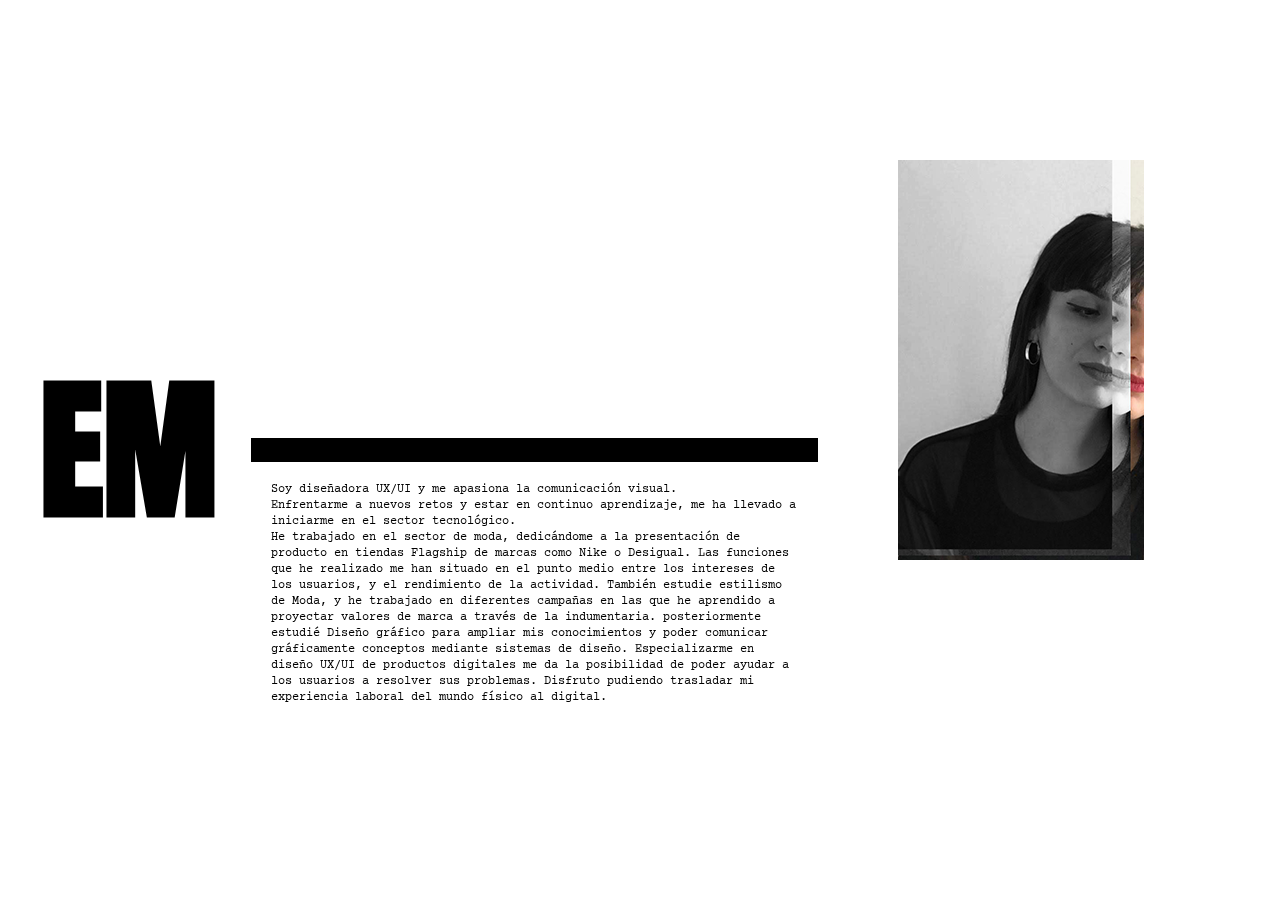
==== about.html @ 3525ecc1 "Portfolio version 1" ====
<!doctype html>
<html>

<head>
    <meta charset="UTF-8">
    <meta name="viewport" content="width=device-width, initial-scale=1.0">
    <link href="about.css" rel="stylesheet" type="text/css">
    <link href="https://fonts.googleapis.com/css?family=Anton|Courier+Prime|Roboto:400,700i|Shadows+Into+Light&display=swap" rel="stylesheet">
    <link href="https://fonts.googleapis.com/css?family=Courier+Prime&display=swap" rel="stylesheet">
    <tittle></tittle>
</head>





<body>

    
    <main class="d-flex">


        <div class="d-flex logo-box">
            <h1>EM</h1>
            <div class="line">
                <span class="bio">
                    Soy diseñadora UX/UI y me apasiona la comunicación visual.<br/>
                    Enfrentarme a nuevos retos y estar en continuo aprendizaje, me ha llevado a iniciarme en el sector tecnológico.<br/>
                    
                    He trabajado en el sector de moda, dedicándome a la presentación de producto en tiendas Flagship de marcas como Nike o Desigual. Las funciones que he realizado me han situado en el punto medio entre los intereses de los usuarios, y el rendimiento de la actividad.
                    También estudie estilismo de Moda, y he trabajado en diferentes campañas en las que he aprendido a proyectar valores de marca  a través de la indumentaria.
                    posteriormente estudié Diseño gráfico para ampliar mis conocimientos y poder comunicar gráficamente conceptos mediante sistemas de diseño. Especializarme en diseño UX/UI de productos digitales me da la posibilidad de poder ayudar a los usuarios a resolver sus problemas.  
                    Disfruto pudiendo trasladar mi experiencia laboral del mundo físico al digital.







                </span>
            </div>
        </div>


        <div>
            <img class="profile-img" src="img/eloisa-portfolio.png" alt="">
        </div>


        </main>
---- about.css ----
*{
    margin: 0;
    padding: 0;
    box-sizing: border-box;
}



.d-flex{
    display: flex;
   
}



main{
    justify-content: flex-end;
}

.logo-box{
    align-items: center;
    height: 100%;
    position: fixed;
    left: 0;
}



h1{
    font-family: 'Anton';
    font-size: 154px;
    padding-left: 40px;
    
}



.line { 
    border-top: 24px solid black;
    width: 600px;
    height: 24px;
    margin-left: 4%;
}


.bio{
    margin: 20px;
    display: block;
    font-family: 'Courier Prime';
    font-size: 12px;
    line-height: 16px;
    

}
   
   
.profile-img{
    margin: 160px 136px 20px 20px;
}
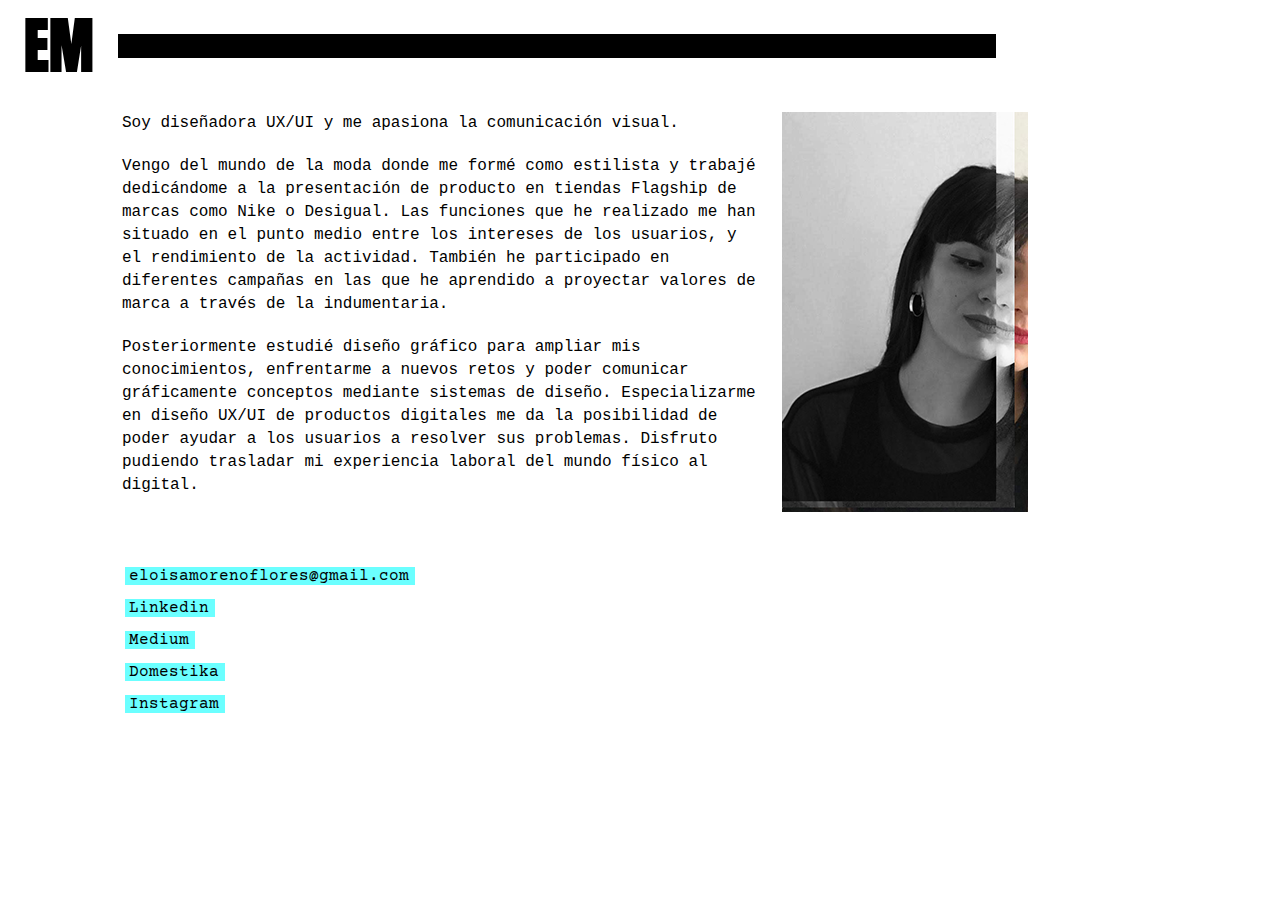
==== commit 640c5989: "changes" ====
--- a/about.html
+++ b/about.html
@@ -4,48 +4,51 @@
 <head>
     <meta charset="UTF-8">
     <meta name="viewport" content="width=device-width, initial-scale=1.0">
-    <link href="about.css" rel="stylesheet" type="text/css">
-    <link href="https://fonts.googleapis.com/css?family=Anton|Courier+Prime|Roboto:400,700i|Shadows+Into+Light&display=swap" rel="stylesheet">
-    <link href="https://fonts.googleapis.com/css?family=Courier+Prime&display=swap" rel="stylesheet">
-    <tittle></tittle>
+    <title>Eloisa Moreno Flores | Portfolio 2020</title>
+    <link rel="icon" href="img/favicon.ico">
+    <link href="style.css" rel="stylesheet" type="text/css">
+    <link href="https://fonts.googleapis.com/css?family=Anton|Courier+Prime|Roboto:400,700i|Shadows+Into+Light&display=swap"
+    rel="stylesheet">
+    <meta property="og:locale" content="es_ES">
+    <meta property="og:type" content="website">
+    <meta property="og:title" content="Eloisa Moreno Flores. Portfolio">
+    <meta property="og:site_name" content="Eloisa Moreno Flores. Portfolio">
+    <meta property="og:image" content="https://eloisamorenoflores.neocities.org/arteymoda.html/img/logo_em.png">
+    <meta property="og:url" content="https://eloisamorenoflores.neocities.org">
+    <meta property="og:description" content="Eloisa Moreno - designer - Portfolio 2020">
 </head>
 
-
-
-
-
-<body>
-
+<body class="about-me">
+    <a id="skip" href="#maincontent">Skip to main content</a>
+    <header>
+        <h1 class="d-flex">
+            <a href="index.html">EM</a>
+            <span class="line"></span>
+        </h1>
+    </header>
     
-    <main class="d-flex">
-
-
-        <div class="d-flex logo-box">
-            <h1>EM</h1>
-            <div class="line">
-                <span class="bio">
-                    Soy diseñadora UX/UI y me apasiona la comunicación visual.<br/>
-                    Enfrentarme a nuevos retos y estar en continuo aprendizaje, me ha llevado a iniciarme en el sector tecnológico.<br/>
-                    
-                    He trabajado en el sector de moda, dedicándome a la presentación de producto en tiendas Flagship de marcas como Nike o Desigual. Las funciones que he realizado me han situado en el punto medio entre los intereses de los usuarios, y el rendimiento de la actividad.
-                    También estudie estilismo de Moda, y he trabajado en diferentes campañas en las que he aprendido a proyectar valores de marca  a través de la indumentaria.
-                    posteriormente estudié Diseño gráfico para ampliar mis conocimientos y poder comunicar gráficamente conceptos mediante sistemas de diseño. Especializarme en diseño UX/UI de productos digitales me da la posibilidad de poder ayudar a los usuarios a resolver sus problemas.  
-                    Disfruto pudiendo trasladar mi experiencia laboral del mundo físico al digital.
-
-
-
-
-
-
-
-                </span>
-            </div>
+    <main id="maincontent" class="d-flex bio">
+        <div>
+            <p>
+                Soy diseñadora UX/UI y me apasiona la comunicación visual.
+            </p>
+            <p>
+                Vengo del mundo de la moda donde me formé como estilista y trabajé dedicándome a la presentación de producto en tiendas Flagship de marcas como Nike o Desigual. Las funciones que he realizado me han situado en el punto medio entre los intereses de los usuarios, y el rendimiento de la actividad. También he participado en diferentes campañas en las que he aprendido a proyectar valores de marca a través de la indumentaria.
+            </p>
+            <p>
+                Posteriormente estudié diseño gráfico para ampliar mis conocimientos, enfrentarme a nuevos retos y poder comunicar gráficamente conceptos mediante sistemas de diseño. Especializarme en diseño UX/UI de productos digitales me da la posibilidad de poder ayudar a los usuarios a resolver sus problemas. Disfruto pudiendo trasladar mi experiencia laboral del mundo físico al digital.
+            </p>
         </div>
-
-
-        <div>
-            <img class="profile-img" src="img/eloisa-portfolio.png" alt="">
-        </div>
-
-
-        </main>+        <img class="profile-img" src="img/eloisa-portfolio.png" alt="">
+    </main>
+    <footer class="d-flex">        
+        <ul>
+            <li><a href="mailto:eloisamorenoflores@gmail.com">eloisamorenoflores@gmail.com</a></li>
+            <li><a target="a-blank" href="https://www.linkedin.com/in/eloisamorenoflores/">Linkedin</a></li>
+            <li><a target="a-blank" href="https://medium.com/@eloisamorenoflores">Medium</a></li>
+            <li><a target="a-blank" href="https://www.domestika.org/es/eloisamoreno/portfolio">Domestika</a></li>
+            <li><a target="a-blank" href="https://www.instagram.com/el0isa/?hl=es">Instagram</a></li>
+        </ul>
+    </footer>
+</body>
+</html>--- a/style.css
+++ b/style.css
@@ -0,0 +1,307 @@
+*{
+    margin: 0;
+    padding: 0;
+    box-sizing: border-box;
+}
+ul{
+    list-style: none;
+}
+.d-flex{
+    display: flex;
+}
+.wrap{
+    flex-wrap: wrap;    
+}
+#skip {
+    display: block;
+    position: absolute;
+    left: -999px;
+    top: -999px;
+}
+header{
+    top:0;
+    position: fixed;
+    width: 100%;
+    align-items: center;
+    padding: 12px 24px 0px 24px;
+    z-index: 1;
+}
+header h1{
+    font-family: 'Anton';
+    font-size: 60px;
+    line-height: 68px;
+    width: 100%;
+    display: flex;
+    align-items: center;
+}
+header h1 a{
+    color: black;
+    height: 100%;
+    text-decoration: none;
+}
+header h3{
+    margin-left: 40px;
+}
+.line{ 
+    background-color: black;
+    width: 100%;
+    height: 24px;
+    margin-left: 24px;
+    margin-right: 47px;
+}
+nav.vertical-menu{
+    position: fixed;
+    top: 100px;
+    width: 100%;
+    z-index: 1;
+    border-top: 1px solid;
+    border-bottom: 1px solid;
+}
+nav.vertical-menu ul{
+    justify-content: space-evenly;
+    width: 100%;
+}
+nav.vertical-menu li a{
+    font-family: anton;
+    font-size: 35px;
+    color: white;
+    padding: 12px;
+    text-decoration: none;
+    -webkit-text-stroke: 1px black;
+    display: block;
+}
+.vertical-menu a.active {
+    color:black;
+}
+.gallery-wrap{
+    width: 100%;
+    display: flex;
+    justify-content: center;
+    padding-top: 165px;
+}
+.gallery{
+    z-index: 1;
+    align-items: center;
+    justify-content: space-between;
+    width: calc(100% - 44px);
+    padding-left: 95px;
+}
+.gallery > div,
+.gallery blockquote{
+    width: 650px;
+    margin: 0 auto;
+}
+
+.gallery a,
+.gallery a img,
+.gallery video{
+    width: 100%;
+}
+.gallery img,
+.gallery video{
+    padding: 40px 10px 40px 10px;
+}
+footer{
+    line-height: 35px;
+    font-family:'Courier Prime';
+    padding: 28px;
+    flex-direction: column;
+}
+footer a {
+    list-style: none;
+    font-size: 16px;
+    color:black;
+    padding: 0 6px 0 4px;
+    text-decoration: none;
+    background-color: #00ffff94;
+}
+footer a:hover{
+    list-style: none;
+    font-size: 16px;
+    color:black;
+    text-decoration: underline;
+}
+footer li{
+    white-space: nowrap;
+    line-height: 32px;
+}
+.home footer blockquote {
+    display: none;
+}
+blockquote{
+    font-family:'Courier Prime';
+    font-size: 20px;
+    padding: 0 10px 20px 10px;
+}
+.home footer p{
+    font-size: 20px;
+}
+.home footer{
+    flex-wrap: wrap;
+}
+.home footer ul{
+    margin: 12px 0 6px 0;
+}
+.home footer li{
+    margin-right: 12px;
+}
+
+/* -------- About ------------- */
+.bio{
+    margin: 112px 27px 0 122px;
+    justify-content: center;
+    font-family:'Courier New', Courier, monospace;
+    font-size: 16px;
+    line-height: 23px;
+    max-width: 941px;
+}
+.bio p{
+    margin-bottom: 20px;
+}
+.profile-img{
+    margin: 0px 26px 20px 20px;
+    height: 282px;
+    transform: scale(.8);
+    transform-origin: top right;
+}
+.about-me header{
+    max-width: 1090px;
+}
+.about-me footer{
+    padding-left: 125px;
+}
+.about-me footer p{
+    max-width: 941px;
+}
+
+
+
+@media (min-width:640px){
+    footer{
+        flex-direction: row;
+    }
+}
+@media (max-width:900px){
+    .gallery blockquote{
+        margin: 50px auto 0;
+    }
+}
+
+@media (min-width:900px){
+    .line{ 
+        margin-right: 70px;
+    }
+        nav.vertical-menu{
+            height: 100%;
+            width: 72px;
+            border-right: 1px solid;
+            border-left: 1px solid;
+            display: flex;
+            justify-content: center;
+            align-items: center;
+            order: 2;
+            flex: none;
+            position: fixed;
+            right: 0px;
+            top: 0;
+        }
+
+        nav.vertical-menu ul{
+            transform: rotate(270deg);
+        }
+        nav.vertical-menu li:nth-child(1){
+            order: 3;
+        }
+        nav.vertical-menu li:nth-child(2){
+            order: 2;
+        }
+        nav.vertical-menu li:nth-child(3){
+            order: 1;
+        }
+    .gallery-wrap,
+    footer{
+        width: calc(100% - 72px);
+    }
+    .profile-img{
+        margin: 0px 35px 20px 20px;
+        transform: scale(1);
+        height: 400px;
+    }
+}
+
+
+@media (min-width:1299px){
+    .home header{
+        top: calc(50% - 34px);
+    }
+    .home header h1{
+        font-size: 140px;
+    }
+    .home .line {
+        margin-right: 396px;
+    }
+    nav.vertical-menu {
+        right: 325px;
+    }
+    .gallery-wrap, footer {
+        width: calc(100% - 398px);
+    }
+    .gallery-wrap {
+        padding-top: 100px;
+    }
+    .gallery {
+        width: 100%;
+        padding-left: 202px;
+    }
+    .gallery blockquote {
+        display: none;
+    }
+    .home footer{
+        position: fixed;
+        top: 0;
+        right: 0;
+        width: 325px;
+        height: 100%;
+        max-height: 492px;
+        overflow-y: auto;
+    }
+    .home footer ul{
+        flex-direction: column;
+        border-top: 2px dashed #444;
+        border-bottom: 2px dashed #444;
+        padding: 6px 0;
+    }
+    .home footer p {
+        font-size: 18px;
+    }
+    .home footer blockquote {
+        display: block;
+    }
+}
+
+
+[data-aos=fade-up] {
+    transform: translate3d(0,100px,0);
+}
+
+[data-aos^=fade][data-aos^=fade] {
+    opacity: 0;
+    transition-property: opacity,transform;
+}
+
+[data-aos][data-aos][data-aos-duration="400"], body[data-aos-duration="400"] [data-aos] {
+    transition-duration: .4s;
+}
+
+[data-aos][data-aos][data-aos-easing=ease], body[data-aos-easing=ease] [data-aos] {
+    transition-timing-function: ease;
+}
+
+[data-aos][data-aos][data-aos-duration="3000"], body[data-aos-duration="3000"] [data-aos] {
+    transition-duration: 3s;
+}
+
+[data-aos^=fade][data-aos^=fade].aos-animate {
+    opacity: 1;
+    transform: translateZ(0);
+}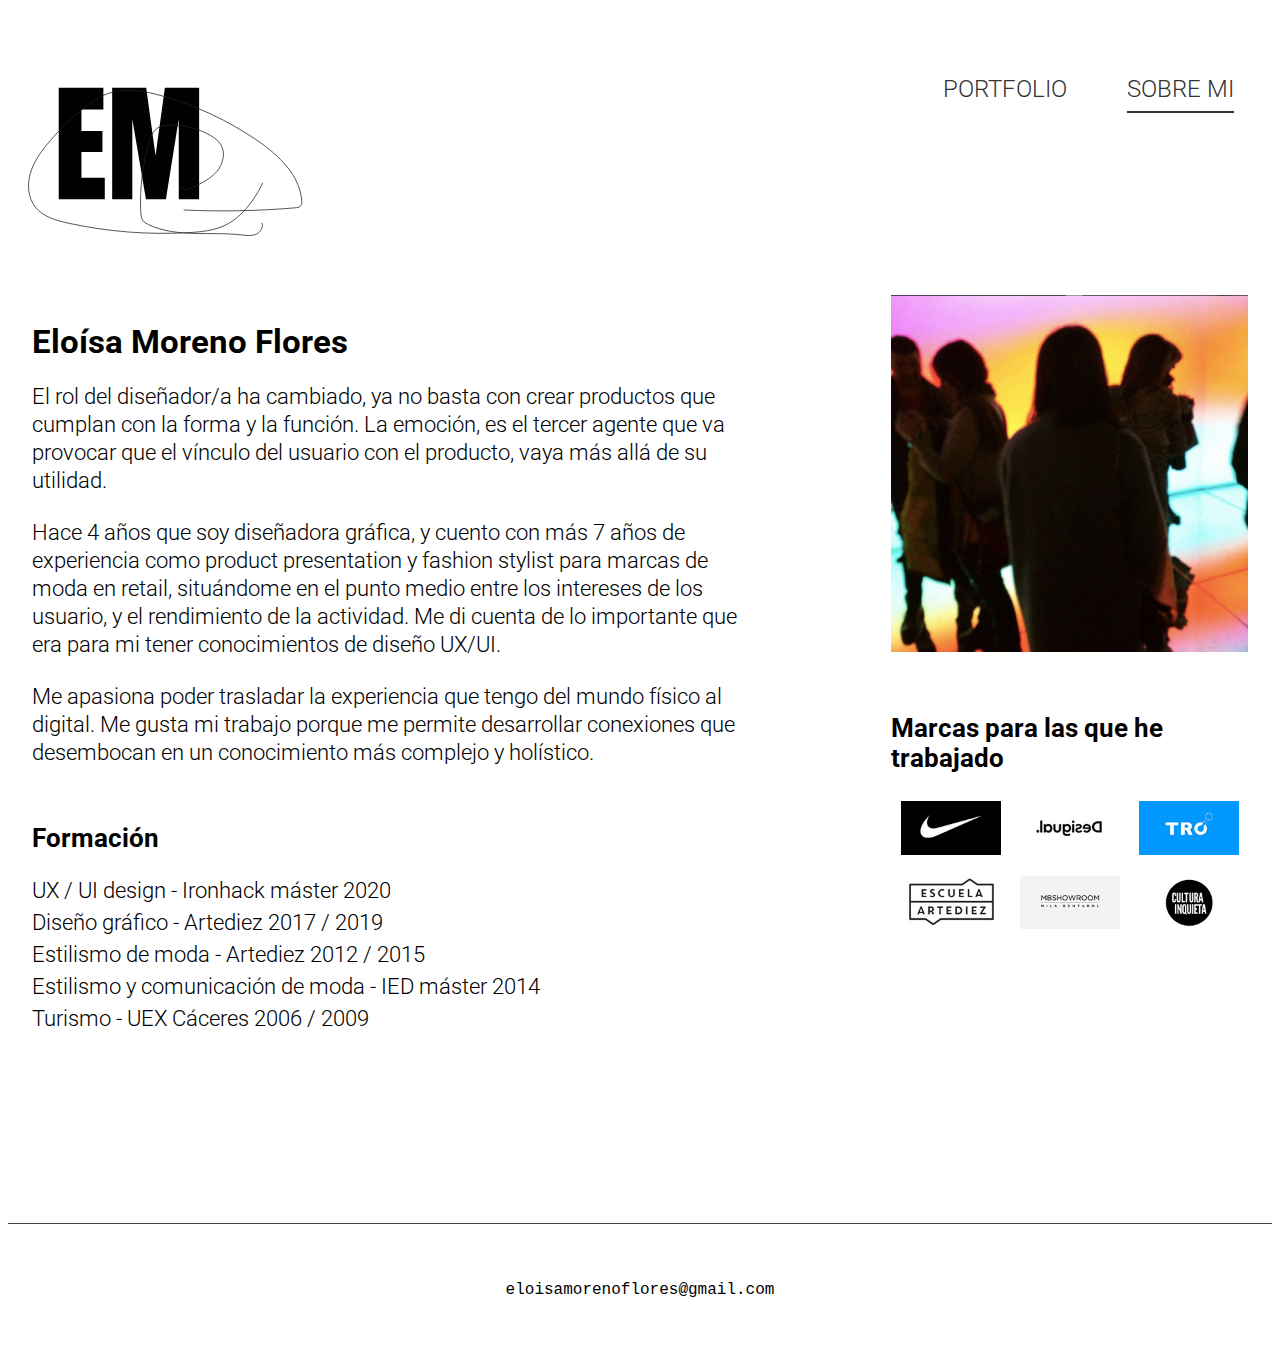
==== commit 409ad31d: "new design" ====
--- a/about.html
+++ b/about.html
@@ -7,8 +7,7 @@
     <title>Eloisa Moreno Flores | Portfolio 2020</title>
     <link rel="icon" href="img/favicon.ico">
     <link href="style.css" rel="stylesheet" type="text/css">
-    <link href="https://fonts.googleapis.com/css?family=Anton|Courier+Prime|Roboto:400,700i|Shadows+Into+Light&display=swap"
-    rel="stylesheet">
+    <link href="https://fonts.googleapis.com/css2?family=Roboto:ital,wght@0,400;0,500;0,700;1,300&display=swap" rel="stylesheet">
     <meta property="og:locale" content="es_ES">
     <meta property="og:type" content="website">
     <meta property="og:title" content="Eloisa Moreno Flores. Portfolio">
@@ -20,35 +19,92 @@
 
 <body class="about-me">
     <a id="skip" href="#maincontent">Skip to main content</a>
-    <header>
-        <h1 class="d-flex">
-            <a href="index.html">EM</a>
-            <span class="line"></span>
-        </h1>
-    </header>
+
+      <header class="header">
+        <a href="index.html" class="logo">        
+            <svg width="393px" height="269px" viewBox="0 0 393 269" version="1.1" xmlns="http://www.w3.org/2000/svg" xmlns:xlink="http://www.w3.org/1999/xlink">
+                <title>Home Copy 3</title>
+                <g id="Home-Copy-3" stroke="none" stroke-width="1" fill="none" fill-rule="evenodd">
+                    <path d="M116.31,203.5 L116.31,175.11 L85.71,175.11 L85.71,141.62 L113.25,141.62 L113.25,114.08 L85.71,114.08 L85.71,85.69 L114.44,85.69 L114.44,57.47 L55.96,57.47 L55.96,203.5 L116.31,203.5 Z M152.35,203.5 L152.35,98.27 L170.2,203.5 L196.38,203.5 L213.21,98.27 L213.21,203.5 L239.9,203.5 L239.9,57.47 L195.02,57.47 L182.78,146.55 L170.54,57.47 L126,57.47 L126,203.5 L152.35,203.5 Z" id="EM" fill="#010101" fill-rule="nonzero"></path>
+                    <g id="Group" class="garabato" transform="translate(16.000000, 12.000000)" stroke="#212121">
+                        <path d="M319.521459,70.5716738 C252.027039,68.9304721 184.224893,67.904721 117.038197,75.3927039 C83.5987124,79.0854077 49.2360515,85.4450644 21.6433476,104.626609 C11.0781116,112.114592 0.820600858,123.705579 3.38497854,136.424893 C5.94935622,149.554506 20.5150215,156.324464 33.2343348,160.427468 C71.0845494,172.633906 110.781116,180.327039 150.477682,178.480687 C190.174249,176.634335 230.075966,164.838197 261.874249,140.938197 C270.387983,134.578541 278.799142,126.167382 279.312017,115.602146 C280.030043,101.036481 265.669528,90.3686695 252.027039,85.3424893 C200.944635,66.6738197 137.655794,92.4201717 114.371245,141.553648 C106.165236,158.786266 104.216309,182.583691 119.602575,193.866953 C126.680258,198.995708 135.706867,200.124034 144.425751,201.04721 C212.740773,208.022318 281.77382,208.432618 350.293991,202.585837 C352.448069,202.380687 354.704721,202.175536 356.243348,200.739485 C358.5,198.790558 358.602575,195.508155 358.29485,192.533476 C355.422747,159.504292 328.342918,133.96309 301.05794,115.08927 C262.387124,88.4197425 219.203004,68.2124464 173.967382,55.5957082 C152.221459,49.5437768 128.834335,45.2356223 107.396137,52.0055794 C94.5742489,56.0060086 83.2909871,63.6991416 72.8283262,72.0077253 C55.2879828,85.8553648 39.2862661,101.651931 25.1309013,118.987124 C15.4888412,130.783262 6.56480687,143.60515 2.56437768,158.273391 C-1.53862661,172.941631 -0.102575107,189.866524 9.43690987,201.765236 C19.4892704,214.381974 36.2090129,219.203004 51.9030043,222.587983 C104.318884,234.076395 158.375966,238.281974 212.022747,234.999571 C227.306438,234.076395 242.795279,232.435193 256.642918,226.075536 C273.054936,218.587554 285.979399,204.945064 296.03176,189.866524 C315.213305,161.042918 324.75279,126.064807 322.906438,91.4969957 C322.393562,82.3678112 321.060086,73.0334764 316.546781,65.1351931 C310.90515,55.3905579 301.160515,49.0309013 291.41588,43.3892704 C249.052361,19.4892704 201.354936,4.82103004 152.734335,1.02575107 C136.322318,-0.205150215 119.0897,-0.102575107 104.729185,7.79570815 C85.8553648,18.155794 76.1107296,39.6965665 71.5974249,60.7244635 C65.032618,91.7021459 68.3150215,126.475107 88.1120172,151.195708 C102.472532,169.043777 123.91073,179.814163 145.246352,188.225322 C186.994421,204.739914 231.409442,214.587124 276.234764,217.254077 C289.877253,218.074678 305.776395,217.356652 314.187554,206.483691 C318.393133,201.04721 319.93176,194.072103 320.854936,187.302146 C322.906438,173.249356 323.214163,158.991416 321.880687,144.938627 C320.854936,133.655365 318.598283,122.269528 312.956652,112.422318 C307.315021,102.575107 297.672961,94.5742489 286.3897,93.1381974 C274.696137,91.5995708 263.3103,97.1386266 253.46309,103.600858 C232.127468,117.551073 214.074249,136.630043 201.149785,158.683691 C197.764807,164.427897 195.200429,172.941631 200.534335,177.044635 C204.739914,180.224464 210.791845,178.070386 215.5103,175.813734 C226.998712,170.377253 238.79485,164.735622 247.000858,155.093562 C255.206867,145.451502 259.002146,130.783262 252.437339,120.012876 C249.257511,114.67897 244.02618,110.986266 238.692275,107.806438 C222.075107,98.1643777 202.688412,93.4459227 183.609442,94.4716738 C178.890987,94.676824 174.069957,95.3948498 169.966953,97.7540773 C163.196996,101.857082 160.222318,110.06309 157.965665,117.653648 C149.657082,146.887554 146.066953,177.352361 147.400429,207.714592 C147.605579,211.920172 148.01588,216.433476 150.580258,219.71588 C152.426609,221.972532 155.093562,223.408584 157.65794,224.639485 C194.790129,242.077253 238.281974,233.460944 279.004292,238.076824 C285.363948,238.79485 292.03133,239.820601 298.083262,237.461373 C304.032618,235.102146 308.751073,228.024464 305.981545,222.280258" id="Path"></path>
+                    </g>
+                </g>
+            </svg>
+        </a>
+        <input class="menu-btn" type="checkbox" id="menu-btn" />
+        <label class="menu-icon" for="menu-btn"><span class="navicon"></span></label>
+        <ul class="menu">
+            <li><a href="portfolio.html">Portfolio</a></li>
+            <li><a class="active" href="about.html">Sobre mi</a></li>
+        </ul>
+      </header>
     
     <main id="maincontent" class="d-flex bio">
         <div>
-            <p>
-                Soy diseñadora UX/UI y me apasiona la comunicación visual.
-            </p>
-            <p>
-                Vengo del mundo de la moda donde me formé como estilista y trabajé dedicándome a la presentación de producto en tiendas Flagship de marcas como Nike o Desigual. Las funciones que he realizado me han situado en el punto medio entre los intereses de los usuarios, y el rendimiento de la actividad. También he participado en diferentes campañas en las que he aprendido a proyectar valores de marca a través de la indumentaria.
-            </p>
-            <p>
-                Posteriormente estudié diseño gráfico para ampliar mis conocimientos, enfrentarme a nuevos retos y poder comunicar gráficamente conceptos mediante sistemas de diseño. Especializarme en diseño UX/UI de productos digitales me da la posibilidad de poder ayudar a los usuarios a resolver sus problemas. Disfruto pudiendo trasladar mi experiencia laboral del mundo físico al digital.
-            </p>
+            <section>
+                <h2>
+                    Eloísa Moreno Flores
+                </h2>
+                <p>
+                    El rol del diseñador/a ha cambiado, ya no basta con crear productos que cumplan con la forma y la función. La emoción, es el tercer agente que va provocar que el vínculo del usuario con el producto, vaya más allá de su utilidad. 
+                </p>
+                <p>
+                    Hace 4 años que soy diseñadora gráfica, y cuento con más 7 años de experiencia como product presentation y fashion stylist  para marcas de moda en retail, situándome en el punto medio entre los intereses de los usuario, y el rendimiento de la actividad. Me di cuenta de lo importante que era para mi tener conocimientos de diseño UX/UI.
+                </p>
+                <p>
+                    Me apasiona poder trasladar la experiencia que tengo del mundo físico al digital. Me gusta mi trabajo porque me permite desarrollar conexiones que desembocan en un conocimiento más complejo y holístico.
+                </p>
+            </section>
+            <section>
+                <h3>
+                    Formación
+                </h3>
+                <ul>
+                    <li>UX / UI design - Ironhack máster 2020</li>
+                    <li>Diseño gráfico - Artediez 2017 / 2019</li>
+                    <li>Estilismo de moda - Artediez 2012 / 2015</li>
+                    <li>Estilismo y comunicación de moda - IED máster 2014</li>
+                    <li>Turismo - UEX Cáceres 2006 / 2009</li>
+                </ul>
+            </section>
         </div>
-        <img class="profile-img" src="img/eloisa-portfolio.png" alt="">
+        <div>
+            <section>
+                <img class="profile-img" src="img/about.png" alt="">
+            </section>
+            <section>
+                <h3>
+                    Marcas para las que he trabajado
+                </h3>
+                <ul class="d-flex">
+                    <li>
+                        <img class="profile-brands" src="img/marcas/01-nike.jpg" alt="Nike logo">
+                    </li>
+                    <li>
+                        <img class="profile-brands" src="img/marcas/02-desigual2.jpg" alt="Desigual logo">
+                    </li>
+                    <li>
+                        <img class="profile-brands" src="img/marcas/03-trop.jpg" alt="Trop logo">
+                    </li>
+                    <li>
+                        <img class="profile-brands" src="img/marcas/04-escuela.jpg" alt="arte diez logo">
+                    </li>
+                    <li>
+                        <img class="profile-brands" src="img/marcas/05-milab.jpg" alt="milab logo">
+                    </li>
+                    <li>
+                        <img class="profile-brands" src="img/marcas/06-cultura.jpg" alt="cultura inquieta logo">
+                    </li>
+                </ul>
+            </section>
+        </div>
+        
     </main>
-    <footer class="d-flex">        
-        <ul>
-            <li><a href="mailto:eloisamorenoflores@gmail.com">eloisamorenoflores@gmail.com</a></li>
-            <li><a target="a-blank" href="https://www.linkedin.com/in/eloisamorenoflores/">Linkedin</a></li>
-            <li><a target="a-blank" href="https://medium.com/@eloisamorenoflores">Medium</a></li>
-            <li><a target="a-blank" href="https://www.domestika.org/es/eloisamoreno/portfolio">Domestika</a></li>
-            <li><a target="a-blank" href="https://www.instagram.com/el0isa/?hl=es">Instagram</a></li>
-        </ul>
+    <div class="push"></div>  
+    <footer class="d-flex">
+        <a target="a-blank" href="mailto:eloisamorenoflores@gmail.com">eloisamorenoflores@gmail.com</a>
     </footer>
+
 </body>
 </html>--- a/style.css
+++ b/style.css
@@ -1,10 +1,23 @@
 *{
-    margin: 0;
-    padding: 0;
     box-sizing: border-box;
+
+}
+html{
+    font-family: 'Roboto', sans-serif;
+    position: relative;
+    min-width: 383px;
+    font-weight: 300;
+}
+a{
+    text-decoration: none;
+    color: #14ab14;
+}
+p{
+    line-height: 28px;
 }
 ul{
     list-style: none;
+    padding: 0;
 }
 .d-flex{
     display: flex;
@@ -18,290 +31,700 @@
     left: -999px;
     top: -999px;
 }
-header{
-    top:0;
+
+.logo{
+    position: absolute;
+    top: 12px;
+    left: -10px;
+}
+
+
+main{
+    padding: 156px 16px 132px;
+    font-size: 17px;
+    max-width: 1248px;
+    margin: 0 auto;
+    position: relative;
+}
+
+
+.tinder iframe{    
+    margin: 0 auto;
+}
+
+
+.resume-proyect li {
+    margin: 16px 0;
+}
+
+
+
+
+.home main{
+    justify-content: flex-end;
+}
+
+.home main .content{
+    flex-direction: column;
+    justify-content: space-between;
+    height: 540px;
+    position: absolute;
+    max-width: 407px;
+    padding: 0 115px 132px 16px;
+    margin-right: 6px;
+    left: 0;
+}
+
+.home main img{
+    width: 244px;
+    height: 100%;
+}
+
+.garabato{
+    opacity: 0;
+}
+
+quote{
+    font-size: 27px;
+    margin-top: 47px;
+}
+
+
+
+
+
+
+
+
+
+
+
+
+
+
+
+
+
+
+
+
+
+
+
+
+
+
+
+
+
+
+
+
+
+
+
+
+
+
+
+
+
+
+
+
+/* -------- About ------------- */
+
+
+
+
+.bio{
+    flex-direction: column;
+}
+.bio h2{
+    margin-bottom: 16px;
+}
+.bio h3{
+    margin-bottom: 16px;
+}
+
+.bio img{
+    width: 100%;
+}
+
+
+.bio section{
+    margin-bottom: 56px;
+}
+.bio section:nth-child(1) p{
+    margin-bottom: 24px;
+}
+.bio section:nth-child(4) ul{
+    justify-content: space-between;
+}
+.bio section:nth-child(4) img{
+    max-width: 100px;
+}
+.bio > div:nth-child(2) ul {
+    justify-content: space-around;
+}
+.bio section:nth-child(2) ul li{
+    line-height: 32px;
+}
+.bio > div:nth-child(2) ul li{
+    padding: 6px;
+}
+
+
+
+
+
+
+
+
+.profile-brands{
+    max-width: 100px;
+}
+
+
+
+
+
+
+
+
+
+
+
+
+
+
+
+
+
+
+
+
+
+
+
+
+
+
+
+
+
+
+
+
+.portfolio p {
+    font-size: 17px;
+    margin: 0 0 50px;
+}
+
+.portfolio-list{
+    flex-wrap: wrap;
+}
+
+.portfolio-list li{
+    flex: 100%;
+    margin-bottom: 64px;
+}
+.portfolio-list li a {
+    color: #333333;
+}
+.portfolio-list li a {
+    color: #333333;
+}
+.portfolio-list li h2 {
+    font-size: 24px;
+    margin: 20px 0 4px;
+}
+.portfolio-list li span {
+    font-weight: 300;
+}
+
+.portfolio-list li img{
+    width: 100%;
+}
+
+
+
+
+.proyect h1{
+    margin-bottom: 36px;
+}
+.proyect h2{
+    font-size: 24px;
+}
+.proyect h3{
+    font-weight: 500;
+    font-size: 24px;
+}
+.proyect h3 small{
+    font-weight: 300;
+    display: block;
+    font-size: 22px;
+}
+
+
+.proyect .detail{
+    padding: 0 0 40px;
+}
+
+.proyect .detail b{
+    display: block;
+}
+
+.proyect img {
+    width: 100%;
+    margin: 32px 0 56px;
+}
+
+
+.proyect section{
+    margin-bottom: 56px;
+    display: flex;
+    flex-wrap: wrap;
+}
+
+.proyect #maincontent {
+    flex-direction: column;
+}
+.proyect-content {
+    padding-top: 46px;
+}
+.luna section:nth-child(3){
+    display: flex;
+    flex-wrap: wrap;
+    justify-content: space-around;
+    align-items: flex-end;
+}
+
+.luna section:nth-child(3) img:nth-child(5),
+.luna section:nth-child(3) img:nth-child(6),
+.luna section:nth-child(3) img:nth-child(7),
+.luna section:nth-child(3) img:nth-child(8),
+.luna section:nth-child(3) img:nth-child(8){
+    width: 50%;
+}
+
+.luna section:nth-child(3) img:nth-child(5),
+.luna section:nth-child(3) img:nth-child(6){
+    padding-right: 6%;
+}
+.luna section:nth-child(3) img:nth-child(7),
+.luna section:nth-child(3) img:nth-child(8){
+    padding-left: 6%;
+}
+
+
+
+
+
+
+
+
+
+
+
+
+
+
+
+
+
+header {
+    background-color: #fff;
     position: fixed;
+    height: 105px;
     width: 100%;
+    max-width: 1248px;
+    margin: 0 auto;
+    left: 0;
+    right: 0;
+    padding: 0px 16px;
+    z-index: 3;
+    display: flex;
+    justify-content: flex-end;
     align-items: center;
-    padding: 12px 24px 0px 24px;
-    z-index: 1;
-}
-header h1{
-    font-family: 'Anton';
-    font-size: 60px;
-    line-height: 68px;
+    flex-wrap: wrap;
+  }
+  
+  .header ul {
+    margin: 0;
+    padding: 0;
     width: 100%;
+    list-style: none;
+    overflow: hidden;
+    background-color: #fff;
+  }
+  
+  .header li a {
+    display: block;
+    padding: 20px 20px;
+    color: #333;
+    text-decoration: none;
+  }
+  
+  .header li a:hover,
+  .header .menu-btn:hover {
+    background-color: #f4f4f4;
+  }
+  
+  
+  header svg{
+    width: 176px;
+    height: auto;
+  }
+  
+  /* menu */
+  
+  .header .menu {
+    max-height: 0;
+    transition: max-height .2s ease-out;
+  }
+  
+  /* menu icon */
+  
+  .header .menu-icon {
+    cursor: pointer;
+    padding: 28px 20px;
+    position: relative;
+    user-select: none;
+    z-index: 5;
+  }
+  
+  .header .menu-icon .navicon {
+    background: #333;
+    display: block;
+    height: 2px;
+    position: relative;
+    transition: background .2s ease-out;
+    width: 18px;
+  }
+  
+  .header .menu-icon .navicon:before,
+  .header .menu-icon .navicon:after {
+    background: #333;
+    content: '';
+    display: block;
+    height: 100%;
+    position: absolute;
+    transition: all .2s ease-out;
+    width: 100%;
+  }
+  
+  .header .menu-icon .navicon:before {
+    top: 5px;
+  }
+  
+  .header .menu-icon .navicon:after {
+    top: -5px;
+  }
+  
+  /* menu btn */
+  
+  .header .menu-btn {
+    display: none;
+  }
+  
+  .header .menu-btn:checked ~ .menu {
+    max-height: 100%;
+    background: #0c0c0c;
     display: flex;
+    flex-direction: column;
+    justify-content: center;
     align-items: center;
-}
-header h1 a{
-    color: black;
+    margin-top: -48px;
+    position: fixed;
     height: 100%;
-    text-decoration: none;
-}
-header h3{
-    margin-left: 40px;
-}
-.line{ 
-    background-color: black;
-    width: 100%;
-    height: 24px;
-    margin-left: 24px;
-    margin-right: 47px;
-}
-nav.vertical-menu{
-    position: fixed;
-    top: 100px;
-    width: 100%;
-    z-index: 1;
-    border-top: 1px solid;
-    border-bottom: 1px solid;
-}
-nav.vertical-menu ul{
-    justify-content: space-evenly;
-    width: 100%;
-}
-nav.vertical-menu li a{
-    font-family: anton;
-    font-size: 35px;
-    color: white;
-    padding: 12px;
-    text-decoration: none;
-    -webkit-text-stroke: 1px black;
-    display: block;
-}
-.vertical-menu a.active {
-    color:black;
-}
-.gallery-wrap{
-    width: 100%;
-    display: flex;
-    justify-content: center;
-    padding-top: 165px;
-}
-.gallery{
-    z-index: 1;
-    align-items: center;
-    justify-content: space-between;
-    width: calc(100% - 44px);
-    padding-left: 95px;
-}
-.gallery > div,
-.gallery blockquote{
-    width: 650px;
-    margin: 0 auto;
-}
-
-.gallery a,
-.gallery a img,
-.gallery video{
-    width: 100%;
-}
-.gallery img,
-.gallery video{
-    padding: 40px 10px 40px 10px;
-}
-footer{
+    left: 0;
+    bottom: 0;
+  }
+  .header .menu-btn:checked ~ .menu li{
+      width: 100%;
+      text-align: center;
+  }
+  .header .menu-btn:checked ~ .menu li a{
+      font-size: 40px;
+      background: transparent;
+      color: white;
+      border: none;
+  }
+  
+  .header .menu-btn:checked ~ .menu-icon .navicon {
+    background: transparent;
+    width: 45px;
+  }
+  
+  .header .menu-btn:checked ~ .menu-icon .navicon:before {
+    transform: rotate(-45deg);
+  }
+  
+  .header .menu-btn:checked ~ .menu-icon .navicon:after {
+    transform: rotate(45deg);
+  }
+  
+  .header .menu-btn:checked ~ .menu-icon:not(.steps) .navicon:before,
+  .header .menu-btn:checked ~ .menu-icon:not(.steps) .navicon:after {
+    top: 0;
+    background: #fff;
+  }
+
+
+
+  
+
+
+  main{
+    min-height: 100%;
+    /* Equal to height of footer */
+    /* But also accounting for potential margin-bottom of last child */
+    margin-bottom: -132px;
+}
+
+
+
+
+
+  .social{
     line-height: 35px;
-    font-family:'Courier Prime';
-    padding: 28px;
-    flex-direction: column;
-}
-footer a {
+    font-family: monospace;
+}
+.social a {
     list-style: none;
-    font-size: 16px;
+    font-size: 18px;
+    line-height: 40px;
     color:black;
     padding: 0 6px 0 4px;
     text-decoration: none;
     background-color: #00ffff94;
 }
-footer a:hover{
+.social a:hover{
     list-style: none;
     font-size: 16px;
     color:black;
     text-decoration: underline;
 }
-footer li{
+.social li{
     white-space: nowrap;
     line-height: 32px;
 }
-.home footer blockquote {
-    display: none;
-}
-blockquote{
-    font-family:'Courier Prime';
-    font-size: 20px;
-    padding: 0 10px 20px 10px;
-}
-.home footer p{
-    font-size: 20px;
-}
-.home footer{
-    flex-wrap: wrap;
-}
-.home footer ul{
-    margin: 12px 0 6px 0;
-}
-.home footer li{
-    margin-right: 12px;
-}
-
-/* -------- About ------------- */
-.bio{
-    margin: 112px 27px 0 122px;
+
+
+
+
+
+
+footer,
+.push {
+  height: 132px;
+}
+
+footer{
+    font-family:monospace;
+    background: #fff;
+    border-top: 1px solid #444;
+    align-items: center;
     justify-content: center;
-    font-family:'Courier New', Courier, monospace;
+    position: relative;
+    z-index: 1;
+}
+footer a {
     font-size: 16px;
-    line-height: 23px;
-    max-width: 941px;
-}
-.bio p{
-    margin-bottom: 20px;
-}
-.profile-img{
-    margin: 0px 26px 20px 20px;
-    height: 282px;
-    transform: scale(.8);
-    transform-origin: top right;
-}
-.about-me header{
-    max-width: 1090px;
-}
-.about-me footer{
-    padding-left: 125px;
-}
-.about-me footer p{
-    max-width: 941px;
-}
-
-
-
-@media (min-width:640px){
-    footer{
+    color:black;
+    text-decoration: none;
+}
+footer a:hover{
+    color:black;
+    text-decoration: underline;
+}
+  
+  
+
+
+  @media (min-width: 536px) {
+
+    header svg {
+        width: 191px;
+    }
+    .header li {
+        padding: 0 30px;
+      }
+    .header li a {
+        padding: 0 0 8px;
+        border-right: none;
+        font-size: 24px;
+        text-transform: uppercase;
+      }
+      .header li a.active {
+          border-bottom: 2px solid #333;
+      }
+      .header .menu {
+        max-height: none;
+        width: auto;
+        display: flex;
+        position: absolute;
+        right: 0;
+      }
+      .header .menu-icon {
+        display: none;
+      }
+      main{
+        padding: 196px 16px 0;
+        
+    }
+    .home main .content{
+        max-width: 959px;
+        padding: 0 169px 132px 9%;
+        height: 718px;
+        
+    }
+    .home main img{
+        width: 350px;
+
+    }
+
+    .social a {
+        font-size: 22px;
+        line-height: 44px;
+    }
+    
+    quote{
+        font-size: 35px;
+        margin-top: 80px;
+        display: block;
+    }
+    .cartel section img {
+        width: 50%;
+    }
+    .cartel section img:nth-child(even) {
+        padding-left: 16px;
+    }
+    .cartel section img:nth-child(odd) {
+        padding-right: 16px;
+    }
+    
+
+
+}
+.garabato path{
+    stroke-dasharray: 1000;
+    stroke-dashoffset: 1000;
+    animation: dash 5s linear forwards;
+  }
+  
+  @keyframes dash {
+    to {
+      stroke-dashoffset: 0;
+    }
+  }
+@media (min-width: 768px) {
+    header{
+        align-items: flex-end;
+      }
+    header svg {
+        width: 300px;
+    }
+    .logo {
+        top: 36px;
+        left: 0px;
+    }
+    .garabato{
+        opacity: 1;
+    }
+    main{
+        padding: 287px 16px 132px;
+        font-size: 22px;
+    }
+    .home main .content{
+        padding: 0 22% 132px 23%;
+    }
+    .portfolio > p {
+        font-size: 22px;
+    }
+    .portfolio-list li{
+        flex: 50%;
+    }
+    .portfolio-list li:nth-child(odd){
+        padding-right: 6%;
+    }
+    
+    .portfolio-list li:nth-child(even){
+        padding-left: 6%;
+    }
+    .proyect #maincontent {
         flex-direction: row;
     }
-}
-@media (max-width:900px){
-    .gallery blockquote{
-        margin: 50px auto 0;
-    }
-}
-
-@media (min-width:900px){
-    .line{ 
-        margin-right: 70px;
-    }
-        nav.vertical-menu{
-            height: 100%;
-            width: 72px;
-            border-right: 1px solid;
-            border-left: 1px solid;
-            display: flex;
-            justify-content: center;
-            align-items: center;
-            order: 2;
-            flex: none;
-            position: fixed;
-            right: 0px;
-            top: 0;
-        }
-
-        nav.vertical-menu ul{
-            transform: rotate(270deg);
-        }
-        nav.vertical-menu li:nth-child(1){
-            order: 3;
-        }
-        nav.vertical-menu li:nth-child(2){
-            order: 2;
-        }
-        nav.vertical-menu li:nth-child(3){
-            order: 1;
-        }
-    .gallery-wrap,
-    footer{
-        width: calc(100% - 72px);
-    }
-    .profile-img{
-        margin: 0px 35px 20px 20px;
-        transform: scale(1);
-        height: 400px;
-    }
-}
-
-
-@media (min-width:1299px){
-    .home header{
-        top: calc(50% - 34px);
-    }
-    .home header h1{
-        font-size: 140px;
-    }
-    .home .line {
-        margin-right: 396px;
-    }
-    nav.vertical-menu {
-        right: 325px;
-    }
-    .gallery-wrap, footer {
-        width: calc(100% - 398px);
-    }
-    .gallery-wrap {
-        padding-top: 100px;
-    }
-    .gallery {
-        width: 100%;
-        padding-left: 202px;
-    }
-    .gallery blockquote {
-        display: none;
-    }
-    .home footer{
-        position: fixed;
-        top: 0;
-        right: 0;
-        width: 325px;
-        height: 100%;
-        max-height: 492px;
-        overflow-y: auto;
-    }
-    .home footer ul{
-        flex-direction: column;
-        border-top: 2px dashed #444;
-        border-bottom: 2px dashed #444;
-        padding: 6px 0;
-    }
-    .home footer p {
-        font-size: 18px;
-    }
-    .home footer blockquote {
-        display: block;
-    }
-}
-
-
-[data-aos=fade-up] {
-    transform: translate3d(0,100px,0);
-}
-
-[data-aos^=fade][data-aos^=fade] {
-    opacity: 0;
-    transition-property: opacity,transform;
-}
-
-[data-aos][data-aos][data-aos-duration="400"], body[data-aos-duration="400"] [data-aos] {
-    transition-duration: .4s;
-}
-
-[data-aos][data-aos][data-aos-easing=ease], body[data-aos-easing=ease] [data-aos] {
-    transition-timing-function: ease;
-}
-
-[data-aos][data-aos][data-aos-duration="3000"], body[data-aos-duration="3000"] [data-aos] {
-    transition-duration: 3s;
-}
-
-[data-aos^=fade][data-aos^=fade].aos-animate {
-    opacity: 1;
-    transform: translateZ(0);
+    .proyect-content {
+        padding-top: 114px;
+    }
+    .proyect .detail {
+        padding: 0 0 40px 27px;
+        width: 255px;
+        flex: none;
+    }
+    .bio{
+        flex-direction: row;
+    }
+    .bio > div:nth-child(1){
+        flex: 2;
+    }
+    .bio > div:nth-child(2){
+        flex: 1;
+        padding-left: 12%;
+    }
+    .bio > div:nth-child(2) ul {
+        flex-wrap: wrap;
+    }
+    quote{
+        font-size: 40px;
+    }
+}
+
+@media (min-width: 912px) {
+
+  
+    .home main .content{
+       
+        max-width: 100%;
+        padding: 0 28.3% 132px 22%;
+        height: 818px;
+        
+    }
+    .home main img{
+        margin-right: calc(50% - 419px);
+        width: 408px;
+
+    }
+    
+    quote{
+        font-size: 46px;
+    }
+}
+
+
+@media (min-width: 963px) {
+  
+    .home main .content{
+       
+        padding: 0 35% 132px 22%;
+        
+    }
+}
+
+@media (min-width: 1248px) {
+    .portfolio > p {
+        font-size: 22px;
+    }
+    .portfolio-list li{
+        flex: 50%;
+    }
+    .portfolio-list li:nth-child(odd){
+        padding-right: 60px;
+    }
+    
+    .portfolio-list li:nth-child(even){
+        padding-left: 60px;
+    }
 }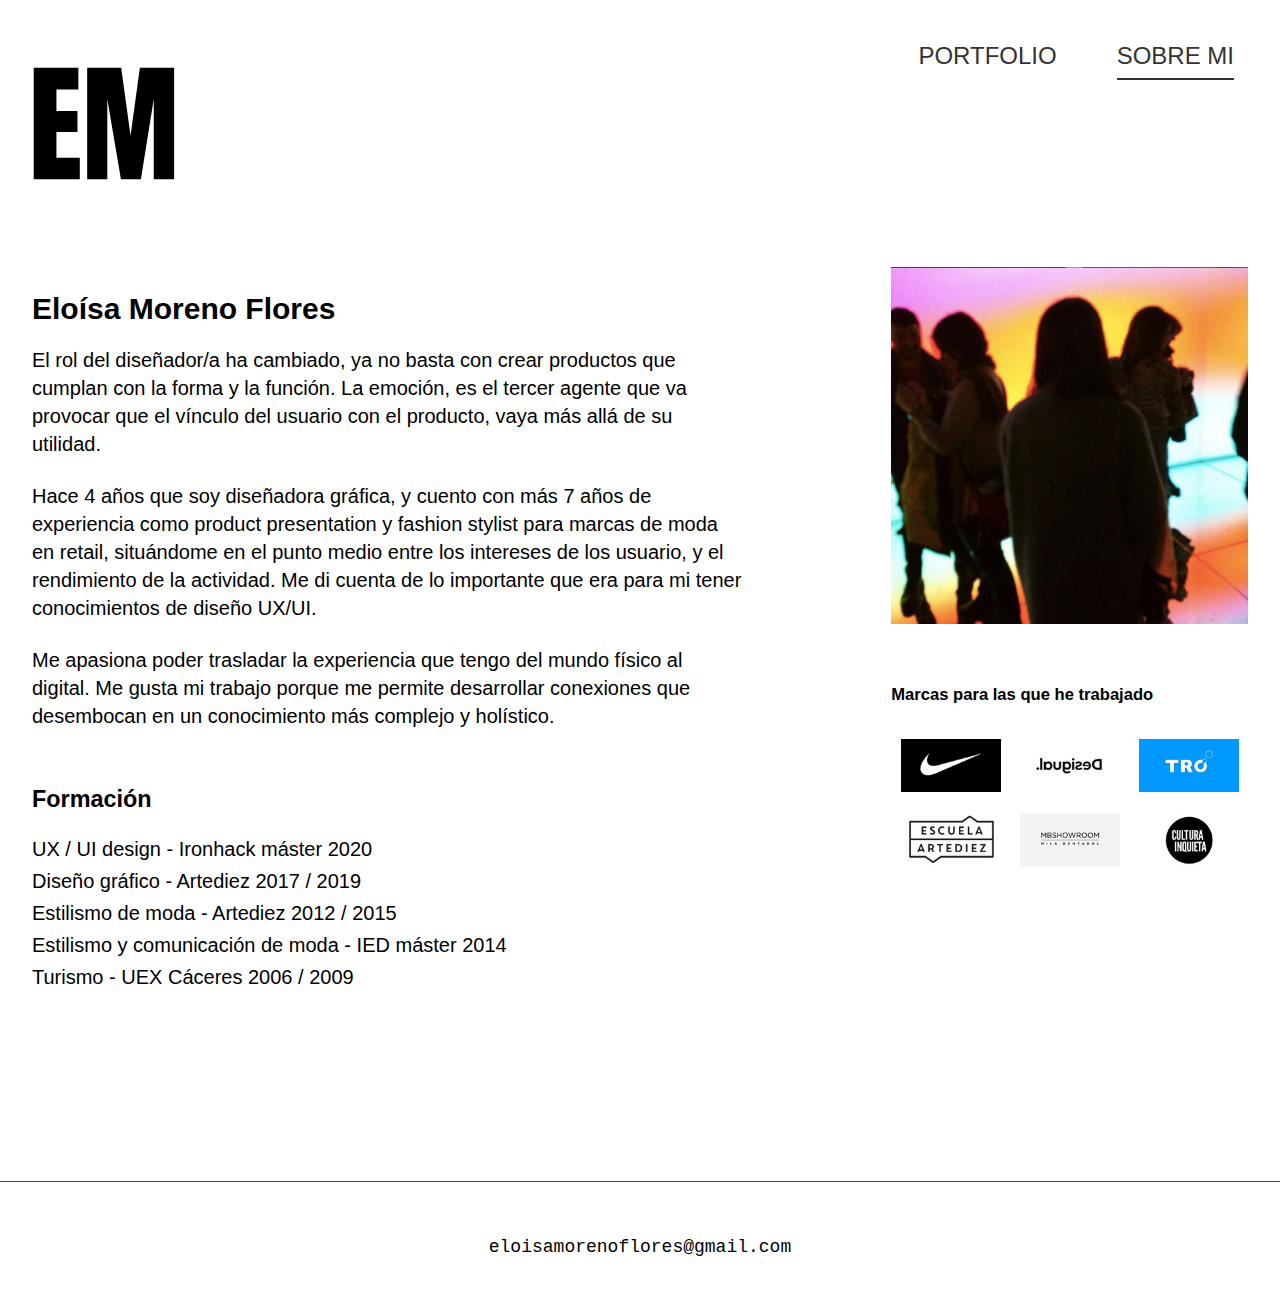
==== commit bb34de56: "adjusts" ====
--- a/about.html
+++ b/about.html
@@ -74,9 +74,9 @@
                 <img class="profile-img" src="img/about.png" alt="">
             </section>
             <section>
-                <h3>
+                <h5>
                     Marcas para las que he trabajado
-                </h3>
+                </h5>
                 <ul class="d-flex">
                     <li>
                         <img class="profile-brands" src="img/marcas/01-nike.jpg" alt="Nike logo">
--- a/style.css
+++ b/style.css
@@ -1,12 +1,16 @@
 *{
     box-sizing: border-box;
+    transition: all .25s ease;
 
 }
 html{
-    font-family: 'Roboto', sans-serif;
+    font-family: 'Open Sans', sans-serif;
     position: relative;
-    min-width: 383px;
+    min-width: 380px;
     font-weight: 300;
+}
+body{
+    margin: 0;
 }
 a{
     text-decoration: none;
@@ -40,7 +44,7 @@
 
 
 main{
-    padding: 156px 16px 132px;
+    padding: 170px 16px 132px;
     font-size: 17px;
     max-width: 1248px;
     margin: 0 auto;
@@ -62,17 +66,19 @@
 
 .home main{
     justify-content: flex-end;
+    padding: 156px 16px 132px;
 }
 
 .home main .content{
     flex-direction: column;
     justify-content: space-between;
-    height: 540px;
-    position: absolute;
-    max-width: 407px;
-    padding: 0 115px 132px 16px;
-    margin-right: 6px;
-    left: 0;
+    height: 539px;
+    padding: 0 174px 18px 0px;
+    background-image: url("img/eloisa-portfoliov2.jpg");
+    background-position-x: right;
+    background-position-y: center;
+    background-size: 315px;
+    background-repeat: no-repeat;
 }
 
 .home main img{
@@ -86,7 +92,8 @@
 
 quote{
     font-size: 27px;
-    margin-top: 47px;
+    margin-top: 21px;
+    font-weight: 500;
 }
 
 
@@ -255,15 +262,15 @@
 }
 .proyect h2{
     font-size: 24px;
+    width: 100%;
 }
 .proyect h3{
     font-weight: 500;
     font-size: 24px;
-}
-.proyect h3 small{
-    font-weight: 300;
-    display: block;
-    font-size: 22px;
+    margin-bottom: 8px;
+}
+.proyect h3 + p{
+    margin-top: 0;;
 }
 
 
@@ -282,7 +289,7 @@
 
 
 .proyect section{
-    margin-bottom: 56px;
+    margin-bottom: 88px;
     display: flex;
     flex-wrap: wrap;
 }
@@ -290,9 +297,7 @@
 .proyect #maincontent {
     flex-direction: column;
 }
-.proyect-content {
-    padding-top: 46px;
-}
+
 .luna section:nth-child(3){
     display: flex;
     flex-wrap: wrap;
@@ -300,23 +305,6 @@
     align-items: flex-end;
 }
 
-.luna section:nth-child(3) img:nth-child(5),
-.luna section:nth-child(3) img:nth-child(6),
-.luna section:nth-child(3) img:nth-child(7),
-.luna section:nth-child(3) img:nth-child(8),
-.luna section:nth-child(3) img:nth-child(8){
-    width: 50%;
-}
-
-.luna section:nth-child(3) img:nth-child(5),
-.luna section:nth-child(3) img:nth-child(6){
-    padding-right: 6%;
-}
-.luna section:nth-child(3) img:nth-child(7),
-.luna section:nth-child(3) img:nth-child(8){
-    padding-left: 6%;
-}
-
 
 
 
@@ -336,7 +324,7 @@
 header {
     background-color: #fff;
     position: fixed;
-    height: 105px;
+    height: 80px;
     width: 100%;
     max-width: 1248px;
     margin: 0 auto;
@@ -364,14 +352,9 @@
     padding: 20px 20px;
     color: #333;
     text-decoration: none;
-  }
-  
-  .header li a:hover,
-  .header .menu-btn:hover {
-    background-color: #f4f4f4;
-  }
-  
-  
+    border-bottom: 2px solid transparent;
+  }
+
   header svg{
     width: 176px;
     height: auto;
@@ -502,7 +485,7 @@
 }
 .social a:hover{
     list-style: none;
-    font-size: 16px;
+    font-size: 22px;
     color:black;
     text-decoration: underline;
 }
@@ -531,7 +514,7 @@
     z-index: 1;
 }
 footer a {
-    font-size: 16px;
+    font-size: 18px;
     color:black;
     text-decoration: none;
 }
@@ -539,9 +522,12 @@
     color:black;
     text-decoration: underline;
 }
-  
-  
-
+@media (min-width: 466px) { 
+    quote{
+        font-size: 30px;
+        margin-top: 24px;
+    } 
+}
 
   @media (min-width: 536px) {
 
@@ -557,7 +543,8 @@
         font-size: 24px;
         text-transform: uppercase;
       }
-      .header li a.active {
+      .header li a.active,
+      .header li a:hover {
           border-bottom: 2px solid #333;
       }
       .header .menu {
@@ -570,14 +557,13 @@
       .header .menu-icon {
         display: none;
       }
-      main{
-        padding: 196px 16px 0;
-        
-    }
+
     .home main .content{
         max-width: 959px;
-        padding: 0 169px 132px 9%;
-        height: 718px;
+        padding: 0 169px 39px 40px;
+        margin: 0 auto;
+        height: 576px;
+        background-position-y: -4px;
         
     }
     .home main img{
@@ -592,32 +578,36 @@
     
     quote{
         font-size: 35px;
-        margin-top: 80px;
+        margin-top: 30px;
         display: block;
     }
-    .cartel section img {
-        width: 50%;
-    }
-    .cartel section img:nth-child(even) {
-        padding-left: 16px;
-    }
-    .cartel section img:nth-child(odd) {
-        padding-right: 16px;
+    .proyect-content {
+        padding-top: 46px;
+    }
+    main{
+        padding: 220px 16px 132px;
     }
     
 
 
 }
 .garabato path{
-    stroke-dasharray: 1000;
-    stroke-dashoffset: 1000;
-    animation: dash 5s linear forwards;
-  }
+    stroke-dasharray: 3500;
+    stroke-dashoffset: 3500;
+    animation: dash 5s infinite alternate;
+}
   
   @keyframes dash {
     to {
       stroke-dashoffset: 0;
     }
+  }
+
+
+  @media (min-width: 603px) {
+      .home main .content{
+            padding: 0 169px 39px 90px;
+      }
   }
 @media (min-width: 768px) {
     header{
@@ -627,19 +617,20 @@
         width: 300px;
     }
     .logo {
-        top: 36px;
-        left: 0px;
+        top: 24px;
+        left: -25px;
     }
     .garabato{
         opacity: 1;
     }
     main{
-        padding: 287px 16px 132px;
-        font-size: 22px;
-    }
-    .home main .content{
-        padding: 0 22% 132px 23%;
-    }
+        padding: 267px 16px 132px;
+        font-size: 20px;
+    }
+    .home main{
+        padding: 179px 16px 132px;
+    }
+
     .portfolio > p {
         font-size: 22px;
     }
@@ -658,9 +649,11 @@
     }
     .proyect-content {
         padding-top: 114px;
+        padding-right: 40px;
+        width: calc(100% - 255px);
     }
     .proyect .detail {
-        padding: 0 0 40px 27px;
+        padding: 0 0 40px 0;
         width: 255px;
         flex: none;
     }
@@ -680,21 +673,32 @@
     quote{
         font-size: 40px;
     }
-}
-
-@media (min-width: 912px) {
+
+    .proyect img.img-pair{
+        width: 50%;
+    }
+
+    .proyect img.img-pair:nth-child(even) {
+        padding-left: 16px;
+    }
+    .proyect img.img-pair:nth-child(odd) {
+        padding-right: 16px;
+    }
+}
+
+@media (min-width: 870px) {
 
   
     .home main .content{
        
-        max-width: 100%;
-        padding: 0 28.3% 132px 22%;
-        height: 818px;
+        height: 582px;
+        background-position-x: 484px;
+        width: 818px;
         
     }
     .home main img{
         margin-right: calc(50% - 419px);
-        width: 408px;
+        width: 315px;
 
     }
     
@@ -704,15 +708,6 @@
 }
 
 
-@media (min-width: 963px) {
-  
-    .home main .content{
-       
-        padding: 0 35% 132px 22%;
-        
-    }
-}
-
 @media (min-width: 1248px) {
     .portfolio > p {
         font-size: 22px;
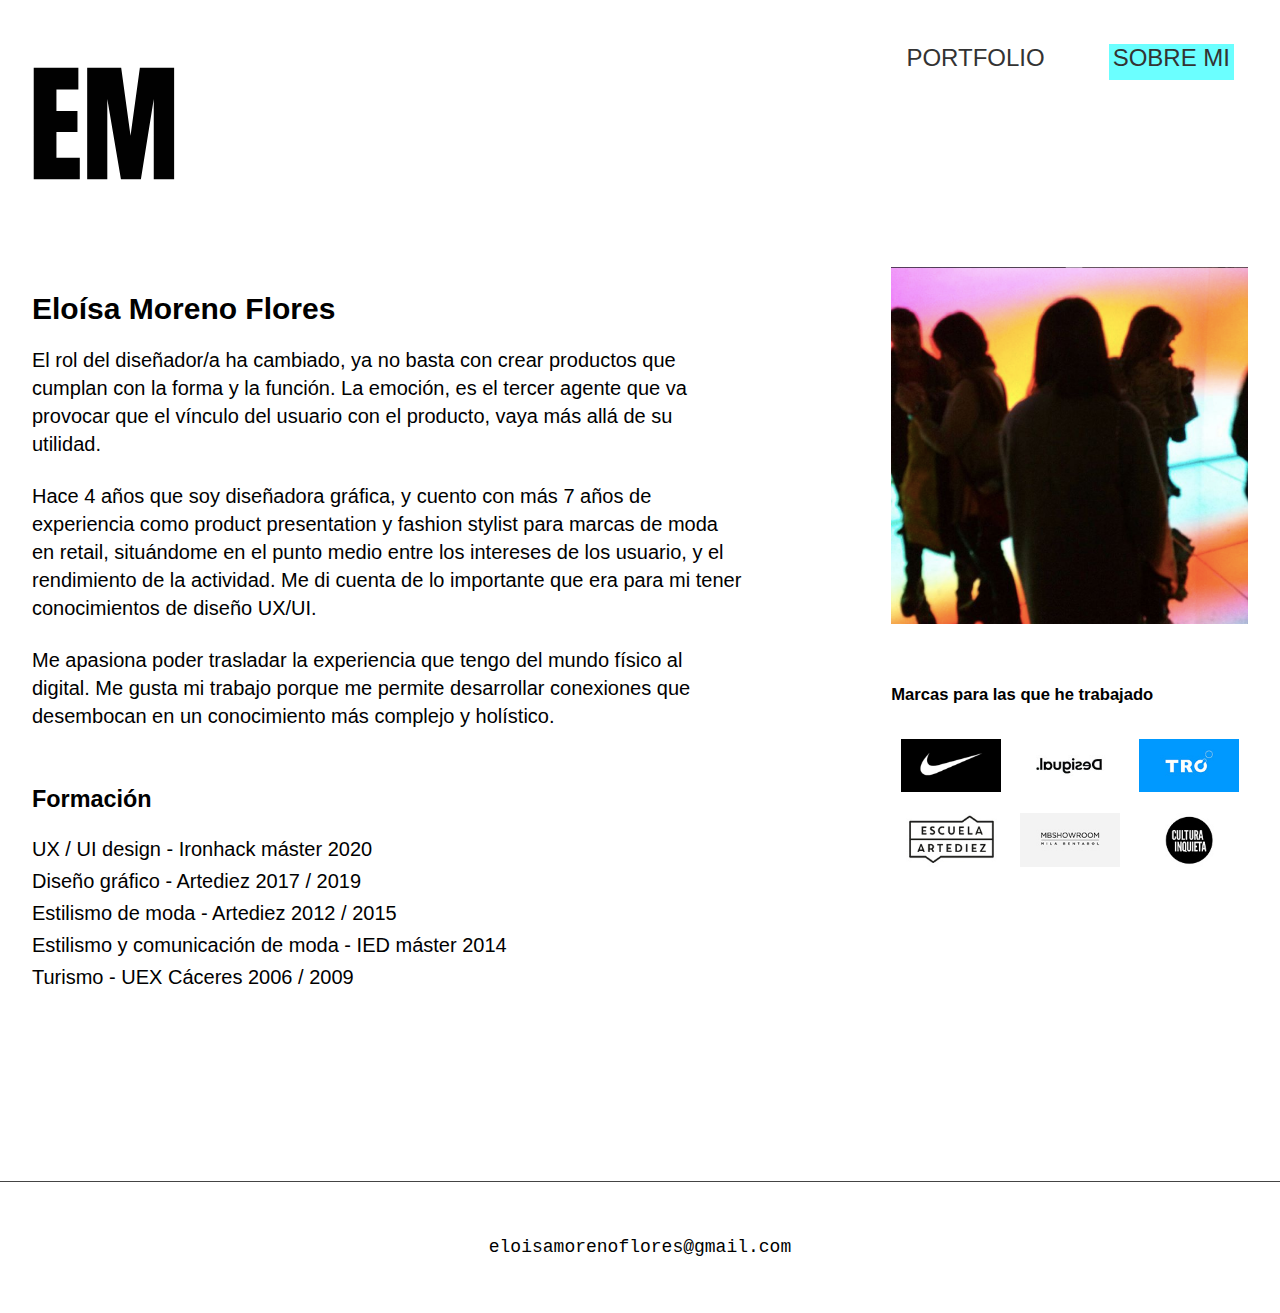
==== commit b44a93ce: "adjusts" ====
--- a/about.html
+++ b/about.html
@@ -2,6 +2,17 @@
 <html>
 
 <head>
+    <!-- Global site tag (gtag.js) - Google Analytics -->
+<script async src="https://www.googletagmanager.com/gtag/js?id=UA-154580103-1"></script>
+<script>
+  window.dataLayer = window.dataLayer || [];
+  function gtag(){dataLayer.push(arguments);}
+  gtag('js', new Date());
+
+  gtag('config', 'UA-154580103-1');
+</script>
+ <!-- Global site tag (gtag.js) - Google Analytics -->
+ 
     <meta charset="UTF-8">
     <meta name="viewport" content="width=device-width, initial-scale=1.0">
     <title>Eloisa Moreno Flores | Portfolio 2020</title>
--- a/style.css
+++ b/style.css
@@ -6,8 +6,10 @@
 html{
     font-family: 'Open Sans', sans-serif;
     position: relative;
-    min-width: 380px;
+    min-width: 326px;
     font-weight: 300;
+    line-height: normal;
+
 }
 body{
     margin: 0;
@@ -38,7 +40,7 @@
 
 .logo{
     position: absolute;
-    top: 12px;
+    top: 0;
     left: -10px;
 }
 
@@ -61,7 +63,9 @@
     margin: 16px 0;
 }
 
-
+.proyect-content li{
+    margin: 8px 0;
+}
 
 
 .home main{
@@ -86,10 +90,6 @@
     height: 100%;
 }
 
-.garabato{
-    opacity: 0;
-}
-
 quote{
     font-size: 27px;
     margin-top: 21px;
@@ -268,14 +268,31 @@
     font-weight: 500;
     font-size: 24px;
     margin-bottom: 8px;
+    width: 100%;
+
 }
 .proyect h3 + p{
-    margin-top: 0;;
+    margin-top: 0;
+    width: 100%;
 }
 
 
 .proyect .detail{
     padding: 0 0 40px;
+}
+.proyect .detail svg {
+    width: 48px;
+    margin-right: 26px;
+    position: fixed;
+    top: 114px;
+    z-index: 4;
+    left: 19px;
+    transform: translateX(0px);
+}
+
+
+.proyect .detail svg:hover{
+    transform: translateX(-10px);
 }
 
 .proyect .detail b{
@@ -352,7 +369,7 @@
     padding: 20px 20px;
     color: #333;
     text-decoration: none;
-    border-bottom: 2px solid transparent;
+    padding: 0 4px;
   }
 
   header svg{
@@ -371,7 +388,7 @@
   
   .header .menu-icon {
     cursor: pointer;
-    padding: 28px 20px;
+    padding: 40px 20px;
     position: relative;
     user-select: none;
     z-index: 5;
@@ -384,6 +401,7 @@
     position: relative;
     transition: background .2s ease-out;
     width: 18px;
+    transform: scale(2)
   }
   
   .header .menu-icon .navicon:before,
@@ -438,6 +456,7 @@
   .header .menu-btn:checked ~ .menu-icon .navicon {
     background: transparent;
     width: 45px;
+    transform: scale(1);
   }
   
   .header .menu-btn:checked ~ .menu-icon .navicon:before {
@@ -538,14 +557,14 @@
         padding: 0 30px;
       }
     .header li a {
-        padding: 0 0 8px;
+        padding: 0 4px 8px;
         border-right: none;
         font-size: 24px;
         text-transform: uppercase;
       }
       .header li a.active,
-      .header li a:hover {
-          border-bottom: 2px solid #333;
+      .header li a:hover {    
+        background: #00ffff94;;
       }
       .header .menu {
         max-height: none;
@@ -584,6 +603,10 @@
     .proyect-content {
         padding-top: 46px;
     }
+    .proyect .detail svg {
+        top: 142px;
+        left: 19px;
+    }
     main{
         padding: 220px 16px 132px;
     }
@@ -620,9 +643,6 @@
         top: 24px;
         left: -25px;
     }
-    .garabato{
-        opacity: 1;
-    }
     main{
         padding: 267px 16px 132px;
         font-size: 20px;
@@ -656,6 +676,11 @@
         padding: 0 0 40px 0;
         width: 255px;
         flex: none;
+    }
+    .proyect .detail svg{
+        width: 48px;
+        top: 452px;
+        left: 68px;
     }
     .bio{
         flex-direction: row;
